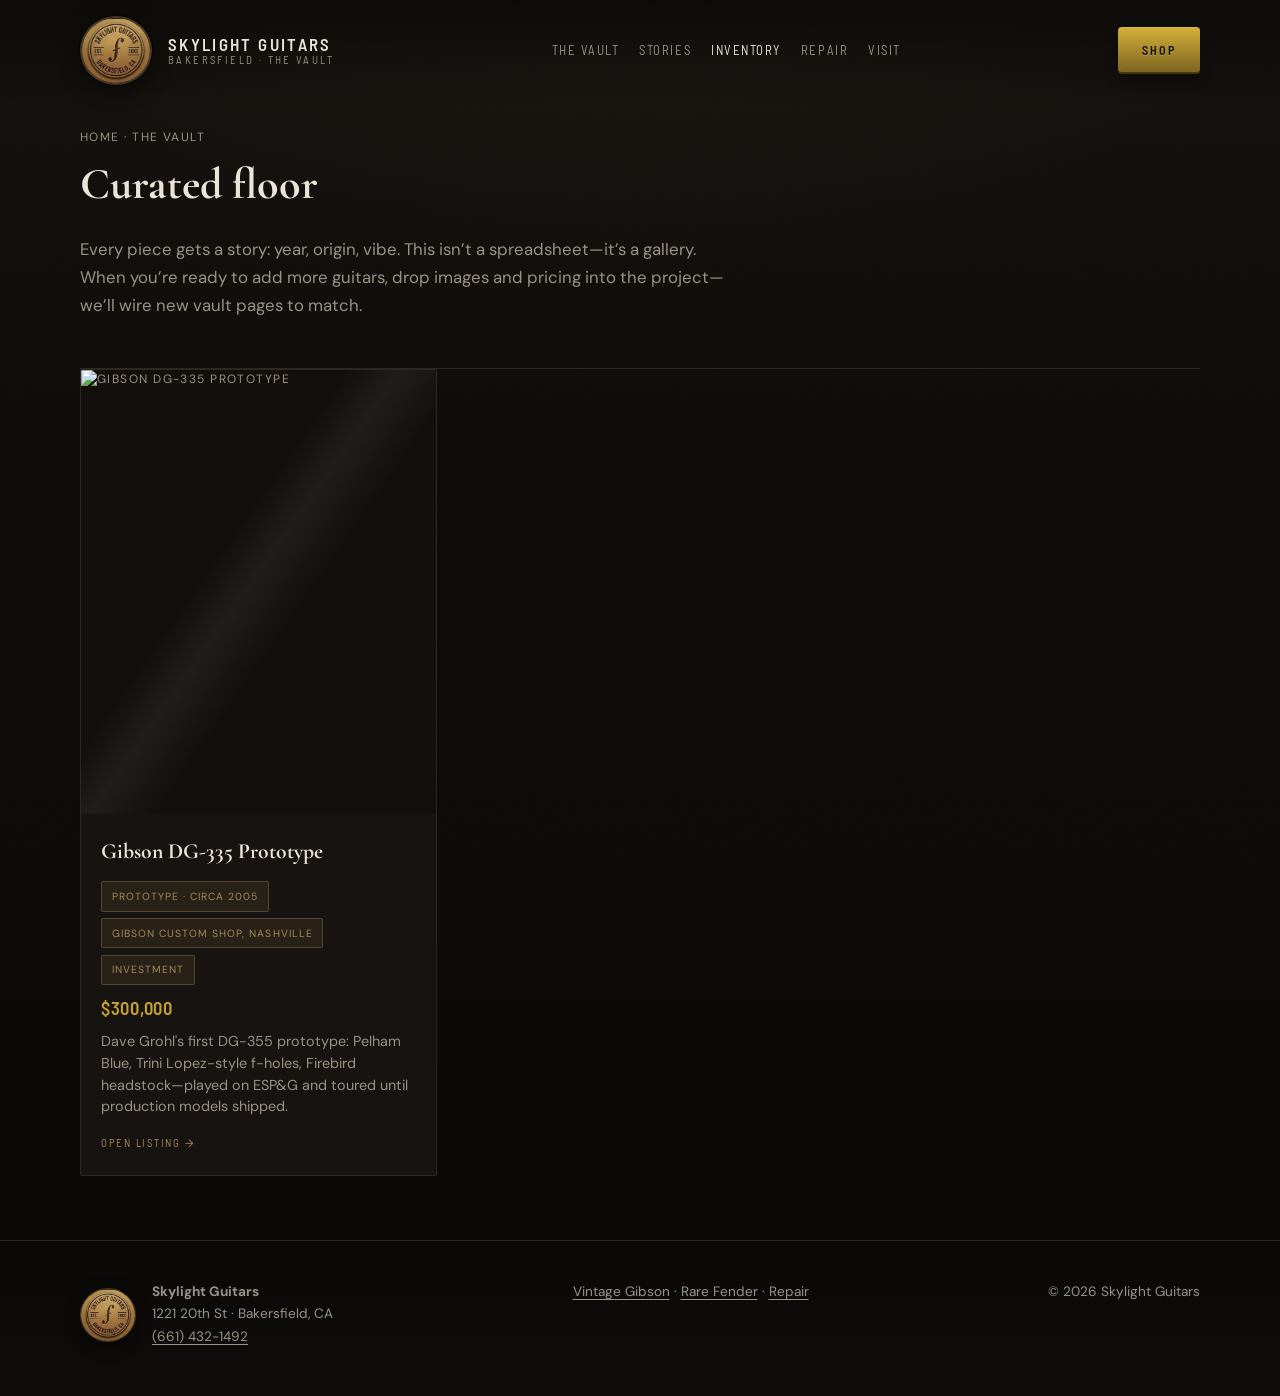
==== gear/index.html @ 63e14c30 "Initial commit: Skylight Guitars static site (vault, gear pages, heritage theme) Made-with: Cursor" ====
<!DOCTYPE html>
<html lang="en" data-inventory="../data/inventory.json">
  <head>
    <meta charset="utf-8" />
    <meta name="viewport" content="width=device-width, initial-scale=1" />
    <title>The Vault — Curated Inventory | Skylight Guitars · Bakersfield</title>
    <meta
      name="description"
      content="Tour-grade guitars and rare pieces from Skylight Guitars. Year, origin, and vibe on every listing—Bakersfield's anti–big-box vault."
    />
    <meta name="theme-color" content="#120f0c" />
    <link rel="canonical" href="https://www.skylightguitars.com/gear/" />
    <link rel="icon" href="../skylineguitarslogo.png" type="image/png" />
    <link rel="preconnect" href="https://fonts.googleapis.com" />
    <link rel="preconnect" href="https://fonts.gstatic.com" crossorigin />
    <link
      href="https://fonts.googleapis.com/css2?family=Barlow+Semi+Condensed:ital,wght@0,500;0,600;0,700;1,500&family=Cormorant+Garamond:ital,wght@0,600;0,700;1,500&family=DM+Sans:ital,opsz,wght@0,9..40,400;0,9..40,500;1,9..40,400&display=swap"
      rel="stylesheet"
    />
    <link rel="stylesheet" href="../css/styles.css" />
    <script type="application/ld+json">
      {
        "@context": "https://schema.org",
        "@type": "CollectionPage",
        "name": "Skylight Guitars — The Vault",
        "description": "Curated guitar inventory with provenance-focused listings.",
        "url": "https://www.skylightguitars.com/gear/",
        "isPartOf": { "@type": "WebSite", "name": "Skylight Guitars", "url": "https://www.skylightguitars.com/" }
      }
    </script>
  </head>
  <body>
    <a class="skip-link" href="#main">Skip to content</a>

    <header class="site-header is-scrolled">
      <div class="wrap header-inner">
        <a class="brand" href="../index.html">
          <img src="../skylineguitarslogo.png" width="144" height="144" alt="Skylight Guitars — heritage seal" />
          <span class="brand-text">
            <strong>Skylight Guitars</strong>
            <span>Bakersfield · The Vault</span>
          </span>
        </a>
        <nav class="nav-main" aria-label="Primary">
          <a href="../index.html#vault">The Vault</a>
          <a href="../index.html#heavy-hitters">Stories</a>
          <a href="index.html" aria-current="page">Inventory</a>
          <a href="../luthier-guitar-repair-bakersfield.html">Repair</a>
          <a href="../index.html#visit">Visit</a>
        </nav>
        <a class="btn btn--gold" href="https://www.skylightguitars.com/store" rel="noopener noreferrer">Shop</a>
      </div>
    </header>

    <main id="main">
      <header class="page-hero page-hero--vault wrap">
        <p class="breadcrumb"><a href="../index.html">Home</a> · The Vault</p>
        <h1>Curated floor</h1>
        <p class="page-hero__lead">
          Every piece gets a story: year, origin, vibe. This isn’t a spreadsheet—it’s a gallery. When you’re ready to
          add more guitars, drop images and pricing into the project—we’ll wire new vault pages to match.
        </p>
      </header>

      <section class="gear-section wrap" aria-labelledby="gear-heading">
        <h2 id="gear-heading" class="visually-hidden">Current listings</h2>
        <div id="gear-mount" class="gear-mount">
          <p class="gear-loading">Opening the vault…</p>
        </div>
      </section>
    </main>

    <footer class="site-footer site-footer--rich">
      <div class="wrap footer-grid">
        <div class="footer-brand">
          <img src="../skylineguitarslogo.png" width="56" height="56" alt="" />
          <div>
            <strong>Skylight Guitars</strong><br />
            1221 20th St · Bakersfield, CA<br />
            <a href="tel:+16614321492">(661) 432-1492</a>
          </div>
        </div>
        <div>
          <a href="../vintage-gibson-les-paul-bakersfield.html">Vintage Gibson</a>
          ·
          <a href="../rare-fender-bakersfield.html">Rare Fender</a>
          ·
          <a href="../luthier-guitar-repair-bakersfield.html">Repair</a>
        </div>
        <div>© <span id="y"></span> Skylight Guitars</div>
      </div>
    </footer>

    <script>
      document.getElementById("y").textContent = new Date().getFullYear();
    </script>
    <script src="../js/inventory-list.js" defer></script>
    <script src="../js/main.js" defer></script>
  </body>
</html>
---- css/styles.css ----
/* Skylight Guitars — Heritage Vault (logo-matched leather · bronze · wood) */

:root {
  --ink: #0e0c0a;
  --charcoal: #171311;
  --panel: #1a1613;
  --border: #2e2823;
  --tan: #a68a56;
  --bronze: #8b6914;
  --gold: #c4a035;
  --gold-dim: #7a6220;
  --cream: #ebe4d8;
  --muted: #9a9286;
  --wood: #5c3d24;
  --leather: #3d2e22;
  --spotlight: rgba(255, 245, 220, 0.07);
  --font-display: "Cormorant Garamond", "Times New Roman", serif;
  --font-body: "DM Sans", system-ui, sans-serif;
  --font-ui: "Barlow Semi Condensed", "DM Sans", system-ui, sans-serif;
  --ease: cubic-bezier(0.22, 1, 0.36, 1);
  --grain: url("data:image/svg+xml,%3Csvg viewBox='0 0 512 512' xmlns='http://www.w3.org/2000/svg'%3E%3Cfilter id='n'%3E%3CfeTurbulence type='fractalNoise' baseFrequency='0.65' numOctaves='4' stitchTiles='stitch'/%3E%3C/filter%3E%3Crect width='100%25' height='100%25' filter='url(%23n)' opacity='0.055'/%3E%3C/svg%3E");
  --woodgrain: url("data:image/svg+xml,%3Csvg xmlns='http://www.w3.org/2000/svg' width='120' height='120'%3E%3Cpath fill='%23000' fill-opacity='0.03' d='M0 40h120v2H0zm0 20h120v1H0zm0 25h120v1.5H0z'/%3E%3C/svg%3E");
}

*,
*::before,
*::after {
  box-sizing: border-box;
}

html {
  scroll-behavior: smooth;
}

body {
  margin: 0;
  font-family: var(--font-body);
  font-size: 1.0625rem;
  line-height: 1.65;
  color: var(--cream);
  background-color: var(--ink);
  background-image:
    radial-gradient(ellipse 120% 80% at 50% -20%, rgba(166, 138, 86, 0.09), transparent 50%),
    linear-gradient(180deg, #15120f 0%, var(--ink) 35%, #0a0908 100%);
  -webkit-font-smoothing: antialiased;
  position: relative;
}

body::before {
  content: "";
  position: fixed;
  inset: 0;
  pointer-events: none;
  z-index: 0;
  background-image: var(--grain), var(--woodgrain);
  background-repeat: repeat;
  mix-blend-mode: soft-light;
  opacity: 0.9;
}

body > * {
  position: relative;
  z-index: 1;
}

.visually-hidden {
  position: absolute;
  width: 1px;
  height: 1px;
  padding: 0;
  margin: -1px;
  overflow: hidden;
  clip: rect(0, 0, 0, 0);
  white-space: nowrap;
  border: 0;
}

img {
  max-width: 100%;
  height: auto;
  display: block;
}

a {
  color: var(--gold);
  text-decoration-thickness: 1px;
  text-underline-offset: 3px;
}

a:hover {
  color: var(--cream);
}

.skip-link {
  position: absolute;
  left: -9999px;
  top: 0;
  padding: 0.75rem 1rem;
  background: var(--gold);
  color: var(--ink);
  z-index: 1000;
}

.skip-link:focus {
  left: 1rem;
  top: 1rem;
}

.wrap {
  width: min(1120px, 92vw);
  margin-inline: auto;
}

/* —— Header —— */
.site-header {
  position: fixed;
  inset: 0 0 auto 0;
  z-index: 100;
  padding: 1rem 0;
  background: linear-gradient(to bottom, rgba(12, 11, 9, 0.95), transparent);
  transition: background 0.35s var(--ease);
}

.site-header.is-scrolled {
  background: rgba(14, 12, 10, 0.94);
  backdrop-filter: blur(10px);
  border-bottom: 1px solid var(--border);
  box-shadow: 0 8px 32px rgba(0, 0, 0, 0.35);
}

.header-inner {
  display: flex;
  flex-wrap: wrap;
  align-items: center;
  justify-content: space-between;
  gap: 1rem 1.5rem;
}

.brand {
  display: flex;
  align-items: center;
  gap: 1rem;
  text-decoration: none;
  color: inherit;
}

.brand img {
  width: 72px;
  height: auto;
  border-radius: 50%;
  border: 2px solid rgba(166, 138, 86, 0.35);
  box-shadow:
    0 0 0 1px rgba(0, 0, 0, 0.6),
    0 4px 20px rgba(0, 0, 0, 0.55),
    inset 0 2px 4px rgba(255, 255, 255, 0.06),
    inset 0 -3px 8px rgba(0, 0, 0, 0.45);
}

.brand-text {
  display: flex;
  flex-direction: column;
  line-height: 1.15;
}

.brand-text strong {
  font-family: var(--font-ui);
  font-size: 1.05rem;
  font-weight: 600;
  letter-spacing: 0.14em;
  text-transform: uppercase;
}

.brand-text span {
  font-size: 0.68rem;
  text-transform: uppercase;
  letter-spacing: 0.22em;
  color: var(--muted);
  font-family: var(--font-ui);
}

.nav-main {
  display: flex;
  flex-wrap: wrap;
  align-items: center;
  gap: 0.35rem 1.25rem;
}

.nav-main a {
  font-family: var(--font-ui);
  font-size: 0.8rem;
  text-transform: uppercase;
  letter-spacing: 0.12em;
  color: var(--muted);
  text-decoration: none;
}

.nav-main a:hover,
.nav-main a[aria-current="page"] {
  color: var(--cream);
}

/* —— Buttons (skeuomorphic toggle) —— */
.btn {
  display: inline-flex;
  align-items: center;
  justify-content: center;
  gap: 0.5rem;
  padding: 0.85rem 1.5rem;
  font-family: var(--font-ui);
  font-size: 0.75rem;
  font-weight: 600;
  text-transform: uppercase;
  letter-spacing: 0.16em;
  color: var(--cream);
  text-decoration: none;
  border: none;
  cursor: pointer;
  border-radius: 4px;
  background: linear-gradient(180deg, #3a342e 0%, #221f1c 100%);
  box-shadow:
    inset 0 1px 0 rgba(255, 255, 255, 0.12),
    inset 0 -2px 0 rgba(0, 0, 0, 0.45),
    0 4px 12px rgba(0, 0, 0, 0.4);
  transition: transform 0.15s ease, box-shadow 0.15s ease;
}

.btn:hover {
  color: var(--cream);
  transform: translateY(-1px);
  box-shadow:
    inset 0 1px 0 rgba(255, 255, 255, 0.15),
    inset 0 -2px 0 rgba(0, 0, 0, 0.5),
    0 6px 16px rgba(0, 0, 0, 0.45);
}

.btn:active {
  transform: translateY(1px);
  box-shadow:
    inset 0 2px 4px rgba(0, 0, 0, 0.5),
    inset 0 -1px 0 rgba(255, 255, 255, 0.05);
}

.btn--gold {
  background: linear-gradient(180deg, #d4b038 0%, var(--gold-dim) 100%);
  color: var(--ink);
  text-shadow: 0 1px 0 rgba(255, 255, 255, 0.25);
}

.btn--gold:hover {
  color: var(--ink);
}

.btn--ghost {
  background: transparent;
  box-shadow: inset 0 0 0 1px var(--border);
}

.btn--ghost:hover {
  box-shadow: inset 0 0 0 1px var(--tan);
}

/* —— Hero —— */
.hero {
  position: relative;
  min-height: 100vh;
  display: grid;
  align-items: end;
  padding: 8rem 0 4rem;
  overflow: hidden;
}

.hero__media {
  position: absolute;
  inset: 0;
  background:
    radial-gradient(ellipse 80% 60% at 50% 45%, var(--spotlight), transparent 55%),
    linear-gradient(180deg, #1a1510 0%, var(--ink) 100%);
}

.hero__media::after {
  content: "";
  position: absolute;
  inset: 0;
  background: url("data:image/svg+xml,%3Csvg viewBox='0 0 256 256' xmlns='http://www.w3.org/2000/svg'%3E%3Cfilter id='n'%3E%3CfeTurbulence type='fractalNoise' baseFrequency='0.9' numOctaves='4' stitchTiles='stitch'/%3E%3C/filter%3E%3Crect width='100%25' height='100%25' filter='url(%23n)' opacity='0.04'/%3E%3C/svg%3E");
  pointer-events: none;
  mix-blend-mode: overlay;
}

.hero__figure {
  position: absolute;
  inset: 4% 8% auto;
  max-height: 72vh;
  max-width: min(520px, 42vw);
  margin-left: auto;
  margin-right: 0;
  opacity: 0.97;
  filter: saturate(0.88) contrast(1.06) brightness(0.88);
  transition: filter 0.6s var(--ease), transform 0.6s var(--ease);
}

.hero:hover .hero__figure {
  filter: saturate(0.95) contrast(1.04) brightness(0.92);
  transform: translateY(-4px);
}

.hero__figure-link {
  display: block;
  border-radius: 3px;
  overflow: hidden;
  box-shadow:
    0 24px 60px rgba(0, 0, 0, 0.65),
    0 0 0 1px rgba(166, 138, 86, 0.2);
  text-decoration: none;
}

.hero__figure img {
  width: 100%;
  height: auto;
  display: block;
  vertical-align: middle;
}

.hero__content {
  position: relative;
  z-index: 2;
  padding-bottom: 2rem;
}

.hero__kicker {
  font-family: var(--font-ui);
  font-size: 0.72rem;
  text-transform: uppercase;
  letter-spacing: 0.28em;
  color: var(--tan);
  margin-bottom: 1rem;
}

.hero h1 {
  font-family: var(--font-display);
  font-weight: 600;
  font-size: clamp(2.5rem, 6vw, 4rem);
  line-height: 1.05;
  letter-spacing: -0.02em;
  margin: 0 0 1.25rem;
  max-width: 14ch;
}

.hero__lead {
  font-size: 1.125rem;
  color: var(--muted);
  max-width: 36ch;
  margin: 0 0 2rem;
}

.hero__actions {
  display: flex;
  flex-wrap: wrap;
  gap: 1rem;
}

/* —— Sections —— */
section {
  padding: 5rem 0;
}

.section-label {
  font-family: var(--font-ui);
  font-size: 0.7rem;
  text-transform: uppercase;
  letter-spacing: 0.24em;
  color: var(--gold);
  margin: 0 0 0.75rem;
}

.section-title {
  font-family: var(--font-display);
  font-size: clamp(2rem, 4vw, 2.75rem);
  font-weight: 600;
  line-height: 1.15;
  margin: 0 0 1.5rem;
}

.section-intro {
  color: var(--muted);
  max-width: 62ch;
  margin: 0 0 2.5rem;
}

.panel {
  background: linear-gradient(165deg, rgba(30, 26, 22, 0.95) 0%, rgba(18, 15, 12, 0.98) 100%);
  border: 1px solid var(--border);
  border-radius: 3px;
  padding: 2rem;
  box-shadow:
    inset 0 1px 0 rgba(255, 255, 255, 0.04),
    0 12px 40px rgba(0, 0, 0, 0.35);
}

.inventory-panel {
  display: flex;
  flex-wrap: wrap;
  align-items: center;
  justify-content: space-between;
  gap: 1.5rem;
}

.inventory-panel__actions {
  display: flex;
  flex-wrap: wrap;
  gap: 0.75rem;
}

/* Manifesto */
.manifesto {
  border-top: 1px solid var(--border);
  border-bottom: 1px solid var(--border);
}

.manifesto blockquote {
  margin: 0;
  font-family: var(--font-display);
  font-size: clamp(1.75rem, 3vw, 2.25rem);
  font-weight: 600;
  line-height: 1.25;
  color: var(--cream);
}

.manifesto .body-copy {
  margin-top: 1.5rem;
  max-width: 58ch;
}

.manifesto .body-copy p {
  margin: 0 0 1rem;
}

.tagline-end {
  margin-top: 2rem;
  font-size: 0.85rem;
  letter-spacing: 0.12em;
  text-transform: uppercase;
  color: var(--tan);
}

/* Gallery / inventory */
.gallery-grid {
  display: grid;
  grid-template-columns: repeat(auto-fill, minmax(280px, 1fr));
  gap: 1.5rem;
}

.card-guitar {
  position: relative;
  background: var(--charcoal);
  border: 1px solid var(--border);
  border-radius: 2px;
  overflow: hidden;
  transition: transform 0.35s var(--ease), box-shadow 0.35s var(--ease);
}

.card-guitar:hover {
  transform: translateY(-6px) rotateX(2deg);
  box-shadow: 0 24px 48px rgba(0, 0, 0, 0.45);
}

.card-guitar__img {
  aspect-ratio: 4 / 5;
  background: linear-gradient(160deg, #2a2420, #0f0e0c);
  display: flex;
  align-items: center;
  justify-content: center;
  color: var(--muted);
  font-size: 0.75rem;
  text-transform: uppercase;
  letter-spacing: 0.12em;
}

.card-guitar__body {
  padding: 1.25rem;
}

.card-guitar__body h3 {
  font-family: var(--font-display);
  font-size: 1.35rem;
  margin: 0 0 0.75rem;
}

.tags {
  display: flex;
  flex-wrap: wrap;
  gap: 0.4rem;
}

.tag {
  font-size: 0.65rem;
  text-transform: uppercase;
  letter-spacing: 0.1em;
  padding: 0.35rem 0.6rem;
  background: rgba(166, 138, 86, 0.12);
  color: var(--tan);
  border: 1px solid rgba(166, 138, 86, 0.35);
  border-radius: 2px;
}

/* Estates */
.estates {
  background: linear-gradient(180deg, var(--ink) 0%, #12100e 50%, var(--ink) 100%);
}

.estates-grid {
  display: grid;
  gap: 1.5rem;
}

@media (min-width: 768px) {
  .estates-grid {
    grid-template-columns: 1fr 1fr;
  }
}

.estate-card {
  padding: 2rem;
  border: 1px solid var(--border);
  background: rgba(22, 19, 17, 0.8);
  position: relative;
}

.estate-card::before {
  content: "";
  position: absolute;
  top: 0;
  left: 0;
  right: 0;
  height: 3px;
  background: linear-gradient(90deg, transparent, var(--gold), transparent);
  opacity: 0.5;
}

.estate-card h3 {
  font-family: var(--font-display);
  font-size: 1.5rem;
  margin: 0 0 0.75rem;
}

/* Repair */
.repair {
  border-top: 1px solid var(--border);
}

.repair .panel {
  max-width: 720px;
}

/* Legends */
.legends-grid {
  display: grid;
  gap: 1.25rem;
}

@media (min-width: 640px) {
  .legends-grid {
    grid-template-columns: repeat(3, 1fr);
  }
}

.legend-card {
  padding: 1.5rem;
  border: 1px solid var(--border);
  background: var(--charcoal);
  min-height: 180px;
}

.legend-card h3 {
  font-family: var(--font-display);
  font-size: 1.15rem;
  margin: 0 0 0.5rem;
}

.legend-card p {
  margin: 0;
  font-size: 0.9rem;
  color: var(--muted);
}

/* Visit / map */
.visit-grid {
  display: grid;
  gap: 2rem;
}

@media (min-width: 900px) {
  .visit-grid {
    grid-template-columns: 1fr 1.2fr;
    align-items: start;
  }
}

.map-embed {
  position: relative;
  min-height: 320px;
  border: 1px solid var(--border);
  border-radius: 2px;
  overflow: hidden;
  background: var(--panel);
}

.map-embed iframe {
  position: absolute;
  inset: 0;
  width: 100%;
  height: 100%;
  border: 0;
  filter: grayscale(0.4) contrast(1.05);
}

.nap {
  list-style: none;
  padding: 0;
  margin: 0 0 1.5rem;
}

.nap li {
  margin-bottom: 0.5rem;
  color: var(--muted);
}

.nap strong {
  color: var(--cream);
  display: block;
  font-size: 0.7rem;
  letter-spacing: 0.14em;
  text-transform: uppercase;
  margin-bottom: 0.25rem;
}

/* Footer */
.site-footer {
  padding: 3rem 0;
  border-top: 1px solid var(--border);
  font-size: 0.85rem;
  color: var(--muted);
}

.footer-grid {
  display: flex;
  flex-wrap: wrap;
  justify-content: space-between;
  gap: 2rem;
}

.site-footer a {
  color: var(--muted);
}

.site-footer a:hover {
  color: var(--gold);
}

/* Category page */
.page-hero {
  padding: 7rem 0 3rem;
  border-bottom: 1px solid var(--border);
}

.page-hero h1 {
  font-family: var(--font-display);
  font-size: clamp(2rem, 4vw, 2.75rem);
  margin: 0 0 1rem;
}

.page-hero p {
  color: var(--muted);
  max-width: 55ch;
  margin: 0;
}

.breadcrumb {
  font-size: 0.75rem;
  text-transform: uppercase;
  letter-spacing: 0.12em;
  margin-bottom: 1rem;
}

.breadcrumb a {
  color: var(--muted);
  text-decoration: none;
}

.breadcrumb a:hover {
  color: var(--gold);
}

.content-block {
  padding: 3rem 0;
  max-width: 65ch;
}

.content-block h2 {
  font-family: var(--font-display);
  font-size: 1.5rem;
  margin: 2rem 0 1rem;
}

.content-block p {
  color: var(--muted);
}

/* —— Vault cards (linked) —— */
.card-guitar__link {
  display: block;
  text-decoration: none;
  color: inherit;
  height: 100%;
}

.card-guitar--vault .card-guitar__img {
  position: relative;
  padding: 0;
  overflow: hidden;
  aspect-ratio: 4 / 5;
  background: #120f0d;
}

.card-guitar--vault .card-guitar__img img {
  width: 100%;
  height: 100%;
  object-fit: cover;
  transition: transform 0.5s var(--ease);
}

.card-guitar--vault:hover .card-guitar__img img {
  transform: scale(1.04);
}

.card-guitar__shine {
  position: absolute;
  inset: 0;
  background: linear-gradient(125deg, transparent 40%, rgba(255, 250, 240, 0.07) 48%, transparent 58%);
  pointer-events: none;
  opacity: 0.85;
}

.card-guitar__price {
  font-family: var(--font-ui);
  font-size: 1.15rem;
  font-weight: 600;
  color: var(--gold);
  margin: 0.5rem 0 0;
  letter-spacing: 0.04em;
}

.card-guitar__excerpt {
  font-size: 0.9rem;
  color: var(--muted);
  margin: 0.5rem 0 0;
  line-height: 1.5;
}

.card-guitar__cta {
  display: inline-block;
  margin-top: 1rem;
  font-family: var(--font-ui);
  font-size: 0.68rem;
  text-transform: uppercase;
  letter-spacing: 0.16em;
  color: var(--tan);
}

.card-guitar--vault:hover .card-guitar__cta {
  color: var(--cream);
}

/* —— Gear index —— */
.page-hero--vault {
  padding-top: 8rem;
}

.page-hero__lead {
  color: var(--muted);
  max-width: 58ch;
  font-size: 1.05rem;
  line-height: 1.65;
}

.page-hero__lead a {
  color: var(--tan);
}

.gear-section {
  padding-top: 0;
  padding-bottom: 4rem;
}

.gear-mount {
  min-height: 4rem;
}

.gear-loading,
.gear-empty {
  color: var(--muted);
  text-align: center;
  padding: 3rem 1rem;
}

.gear-empty code {
  font-size: 0.85em;
  color: var(--tan);
}

/* —— Product detail —— */
.product-page {
  padding-bottom: 4rem;
}

.product-article {
  padding-top: 7rem;
}

.product-header {
  margin-bottom: 2.5rem;
  padding-bottom: 2rem;
  border-bottom: 1px solid var(--border);
}

.product-tags {
  display: flex;
  flex-wrap: wrap;
  gap: 0.5rem;
  margin-bottom: 1rem;
}

.product-title {
  font-family: var(--font-display);
  font-size: clamp(1.75rem, 4vw, 2.5rem);
  font-weight: 600;
  line-height: 1.12;
  margin: 0 0 0.75rem;
  max-width: 20ch;
}

.product-price {
  font-family: var(--font-ui);
  font-size: 1.5rem;
  font-weight: 600;
  color: var(--gold);
  margin: 0;
  letter-spacing: 0.06em;
}

.product-layout {
  display: grid;
  gap: 2.5rem;
}

@media (min-width: 960px) {
  .product-layout {
    grid-template-columns: minmax(0, 1.1fr) minmax(0, 0.9fr);
    align-items: start;
  }
}

.product-gallery__main {
  border-radius: 3px;
  overflow: hidden;
  border: 1px solid var(--border);
  background: #0a0908;
  box-shadow: 0 20px 50px rgba(0, 0, 0, 0.5);
}

.product-gallery__main img {
  width: 100%;
  height: auto;
  display: block;
  vertical-align: middle;
}

.product-gallery__thumbs {
  display: flex;
  flex-wrap: wrap;
  gap: 0.5rem;
  margin-top: 1rem;
}

.product-gallery__thumbs .thumb {
  padding: 0;
  border: 1px solid var(--border);
  border-radius: 2px;
  overflow: hidden;
  cursor: pointer;
  background: var(--charcoal);
  opacity: 0.75;
  transition: opacity 0.2s ease, box-shadow 0.2s ease;
}

.product-gallery__thumbs .thumb:hover,
.product-gallery__thumbs .thumb.is-active {
  opacity: 1;
  box-shadow: 0 0 0 1px var(--tan);
}

.product-gallery__thumbs .thumb img {
  width: 72px;
  height: 72px;
  object-fit: cover;
  display: block;
}

.product-h2 {
  font-family: var(--font-display);
  font-size: 1.35rem;
  margin: 0 0 1rem;
}

.product-panel p {
  color: var(--muted);
  margin: 0 0 1rem;
}

.product-quote {
  margin: 1.5rem 0;
  padding: 1.25rem 1.5rem;
  border-left: 3px solid var(--bronze);
  background: rgba(166, 138, 86, 0.06);
  font-family: var(--font-display);
  font-size: 1.1rem;
  font-style: italic;
  line-height: 1.65;
  color: var(--cream);
}

.product-quote footer {
  margin-top: 0.75rem;
  font-family: var(--font-body);
  font-size: 0.8rem;
  font-style: normal;
  color: var(--muted);
}

.product-buy {
  margin-top: 1rem;
}

.product-note {
  font-size: 0.8rem;
  color: var(--muted);
  margin: 1rem 0 0; 
}

.spec-list {
  margin: 0;
  padding-left: 1.25rem;
  color: var(--muted);
  line-height: 1.75;
}

.spec-list li {
  margin-bottom: 0.35rem;
}

/* —— Footer —— */
.site-footer--rich {
  border-top: 1px solid var(--border);
  background: linear-gradient(180deg, transparent, rgba(20, 17, 14, 0.5));
  padding-top: 2.5rem;
}

.footer-brand {
  display: flex;
  align-items: center;
  gap: 1rem;
}

.footer-brand img {
  border-radius: 50%;
  border: 1px solid rgba(166, 138, 86, 0.35);
  box-shadow: 0 4px 16px rgba(0, 0, 0, 0.4);
}

@media (max-width: 900px) {
  .hero__figure {
    position: relative;
    inset: auto;
    max-width: min(400px, 92%);
    max-height: none;
    margin: 5.5rem auto 0;
    filter: saturate(0.92) contrast(1.05) brightness(0.9);
  }

  .hero {
    min-height: auto;
    padding-bottom: 3rem;
  }

  .hero__content {
    padding-top: 1rem;
  }
}

@media (max-width: 720px) {
  .nav-main {
    width: 100%;
    order: 3;
    justify-content: center;
    padding-top: 0.25rem;
    border-top: 1px solid var(--border);
  }

  .nav-main a {
    font-size: 0.68rem;
  }

  .site-header .btn {
    padding: 0.65rem 1rem;
    font-size: 0.65rem;
  }
}
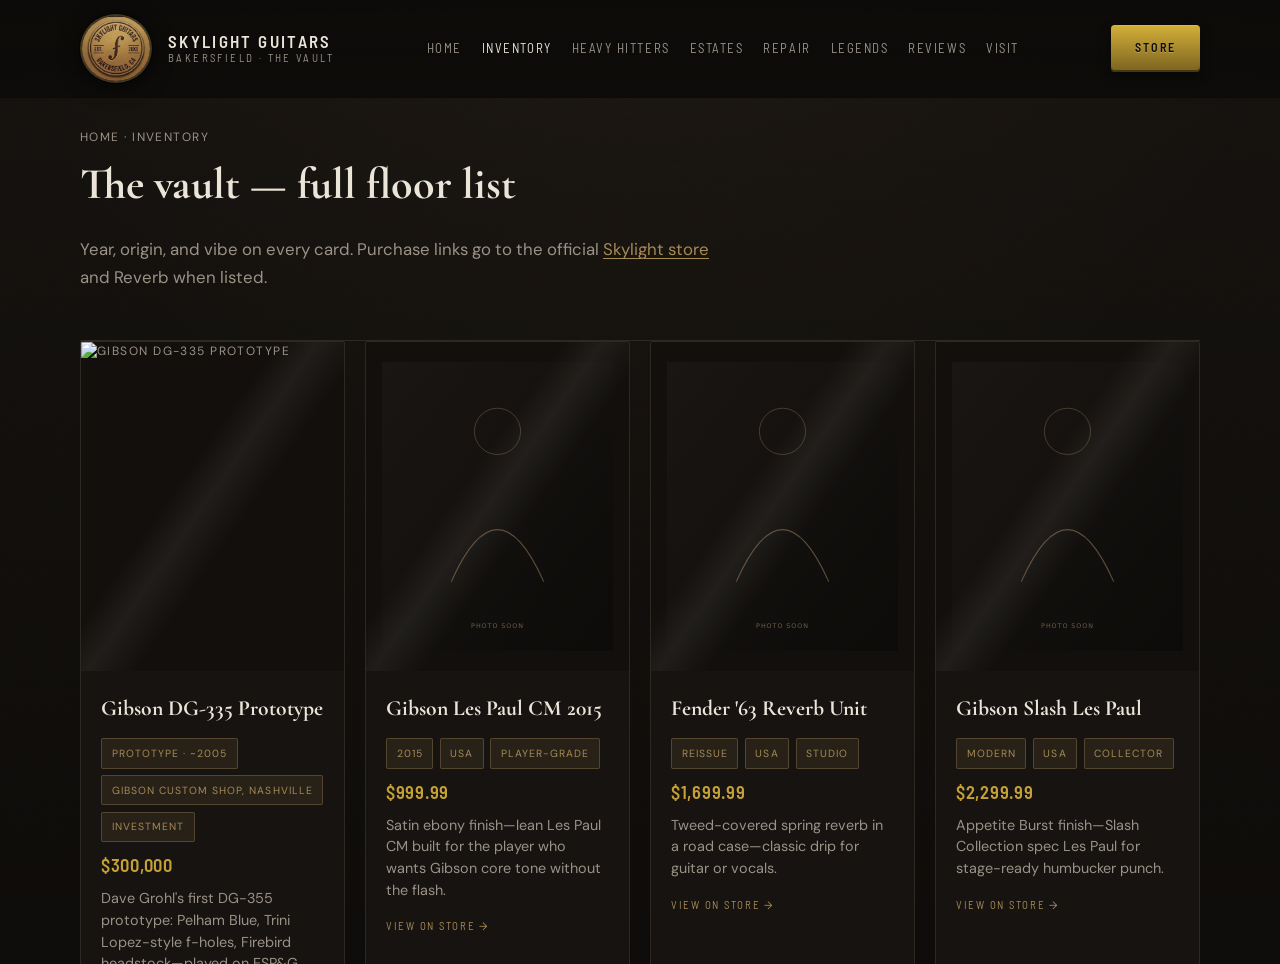
==== commit e963d7fc: "Add multi-page site, social URLs in schema and footers, and SEO updates - Split inventory, heavy hit" ====
--- a/gear/index.html
+++ b/gear/index.html
@@ -1,100 +1,16 @@
 <!DOCTYPE html>
-<html lang="en" data-inventory="../data/inventory.json">
+<html lang="en-US">
   <head>
     <meta charset="utf-8" />
-    <meta name="viewport" content="width=device-width, initial-scale=1" />
-    <title>The Vault — Curated Inventory | Skylight Guitars · Bakersfield</title>
-    <meta
-      name="description"
-      content="Tour-grade guitars and rare pieces from Skylight Guitars. Year, origin, and vibe on every listing—Bakersfield's anti–big-box vault."
-    />
-    <meta name="theme-color" content="#120f0c" />
-    <link rel="canonical" href="https://www.skylightguitars.com/gear/" />
-    <link rel="icon" href="../skylineguitarslogo.png" type="image/png" />
-    <link rel="preconnect" href="https://fonts.googleapis.com" />
-    <link rel="preconnect" href="https://fonts.gstatic.com" crossorigin />
-    <link
-      href="https://fonts.googleapis.com/css2?family=Barlow+Semi+Condensed:ital,wght@0,500;0,600;0,700;1,500&family=Cormorant+Garamond:ital,wght@0,600;0,700;1,500&family=DM+Sans:ital,opsz,wght@0,9..40,400;0,9..40,500;1,9..40,400&display=swap"
-      rel="stylesheet"
-    />
-    <link rel="stylesheet" href="../css/styles.css" />
-    <script type="application/ld+json">
-      {
-        "@context": "https://schema.org",
-        "@type": "CollectionPage",
-        "name": "Skylight Guitars — The Vault",
-        "description": "Curated guitar inventory with provenance-focused listings.",
-        "url": "https://www.skylightguitars.com/gear/",
-        "isPartOf": { "@type": "WebSite", "name": "Skylight Guitars", "url": "https://www.skylightguitars.com/" }
-      }
-    </script>
+    <title>Redirecting…</title>
+    <link rel="canonical" href="https://www.skylightguitars.com/inventory.html" />
+    <meta http-equiv="refresh" content="0; url=../inventory.html" />
+    <meta name="robots" content="noindex" />
   </head>
-  <body>
-    <a class="skip-link" href="#main">Skip to content</a>
-
-    <header class="site-header is-scrolled">
-      <div class="wrap header-inner">
-        <a class="brand" href="../index.html">
-          <img src="../skylineguitarslogo.png" width="144" height="144" alt="Skylight Guitars — heritage seal" />
-          <span class="brand-text">
-            <strong>Skylight Guitars</strong>
-            <span>Bakersfield · The Vault</span>
-          </span>
-        </a>
-        <nav class="nav-main" aria-label="Primary">
-          <a href="../index.html#vault">The Vault</a>
-          <a href="../index.html#heavy-hitters">Stories</a>
-          <a href="index.html" aria-current="page">Inventory</a>
-          <a href="../luthier-guitar-repair-bakersfield.html">Repair</a>
-          <a href="../index.html#visit">Visit</a>
-        </nav>
-        <a class="btn btn--gold" href="https://www.skylightguitars.com/store" rel="noopener noreferrer">Shop</a>
-      </div>
-    </header>
-
-    <main id="main">
-      <header class="page-hero page-hero--vault wrap">
-        <p class="breadcrumb"><a href="../index.html">Home</a> · The Vault</p>
-        <h1>Curated floor</h1>
-        <p class="page-hero__lead">
-          Every piece gets a story: year, origin, vibe. This isn’t a spreadsheet—it’s a gallery. When you’re ready to
-          add more guitars, drop images and pricing into the project—we’ll wire new vault pages to match.
-        </p>
-      </header>
-
-      <section class="gear-section wrap" aria-labelledby="gear-heading">
-        <h2 id="gear-heading" class="visually-hidden">Current listings</h2>
-        <div id="gear-mount" class="gear-mount">
-          <p class="gear-loading">Opening the vault…</p>
-        </div>
-      </section>
-    </main>
-
-    <footer class="site-footer site-footer--rich">
-      <div class="wrap footer-grid">
-        <div class="footer-brand">
-          <img src="../skylineguitarslogo.png" width="56" height="56" alt="" />
-          <div>
-            <strong>Skylight Guitars</strong><br />
-            1221 20th St · Bakersfield, CA<br />
-            <a href="tel:+16614321492">(661) 432-1492</a>
-          </div>
-        </div>
-        <div>
-          <a href="../vintage-gibson-les-paul-bakersfield.html">Vintage Gibson</a>
-          ·
-          <a href="../rare-fender-bakersfield.html">Rare Fender</a>
-          ·
-          <a href="../luthier-guitar-repair-bakersfield.html">Repair</a>
-        </div>
-        <div>© <span id="y"></span> Skylight Guitars</div>
-      </div>
-    </footer>
-
-    <script>
-      document.getElementById("y").textContent = new Date().getFullYear();
-    </script>
-    <script src="../js/inventory-list.js" defer></script>
-    <script src="../js/main.js" defer></script>
+  <body style="font-family: system-ui; padding: 2rem; background: #0e0c0a; color: #ebe4d8">
+    <p>
+      The inventory list moved to
+      <a href="../inventory.html" style="color: #c4a035">inventory.html</a>.
+    </p>
   </body>
 </html>
